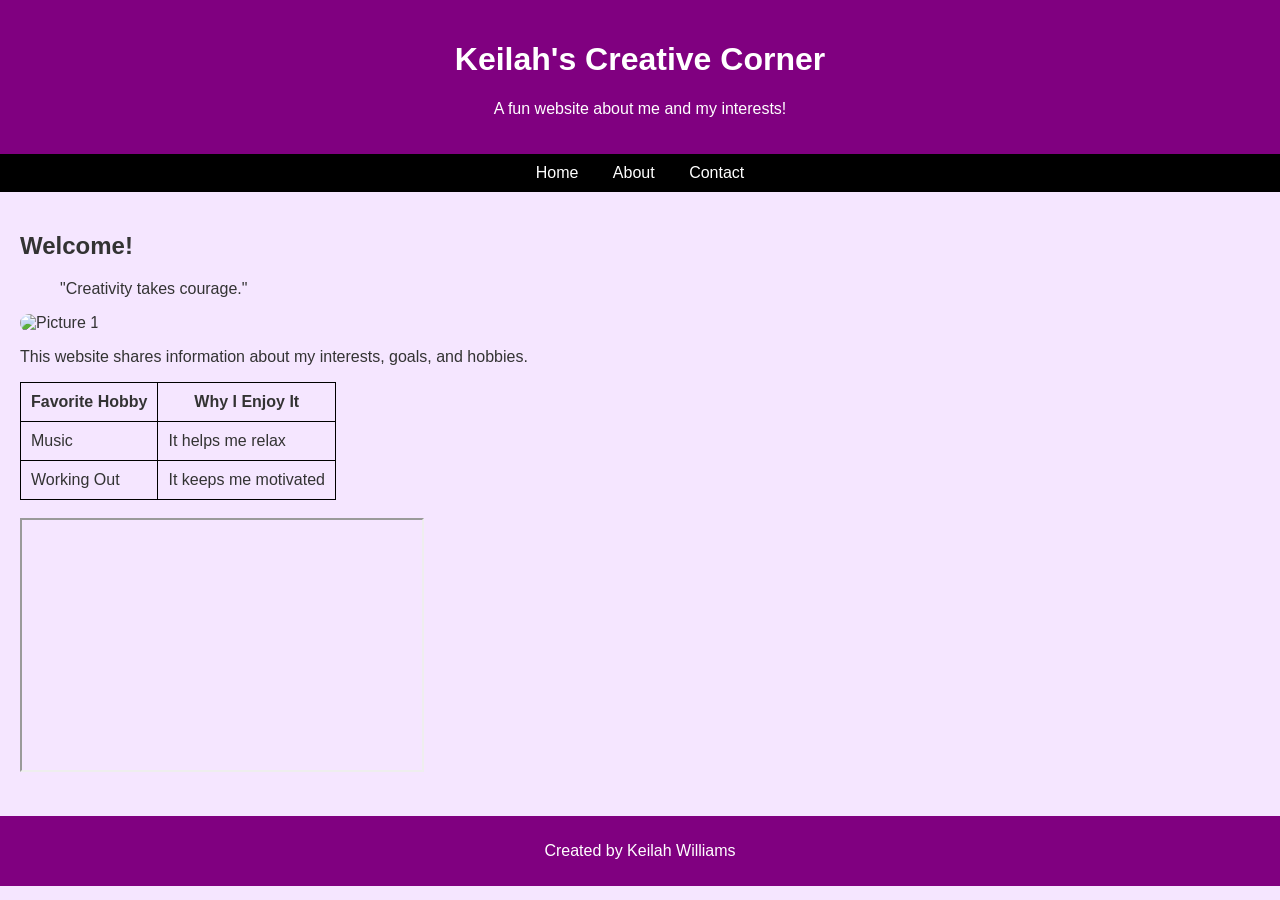
==== index.html @ 7fdb5f56 "Add files via upload" ====
<!DOCTYPE html>
<html lang="en">
<head>
<meta charset="UTF-8">
<meta name="viewport" content="width=device-width, initial-scale=1.0">
<title>Keilah's Creative Corner</title>
<link rel="stylesheet" href="style.css">
</head>

<body>

<header>
    <h1>Keilah's Creative Corner</h1>
    <p>A fun website about me and my interests!</p>
</header>

<nav>
    <a href="index.html">Home</a>
    <a href="about.html">About</a>
    <a href="contact.html">Contact</a>
</nav>

<section>
    <h2>Welcome!</h2>

    <blockquote>
        "Creativity takes courage."
    </blockquote>

    <img src="pic1.jpg" alt="Picture 1">

    <p>This website shares information about my interests, goals, and hobbies.</p>

    <table>
        <tr>
            <th>Favorite Hobby</th>
            <th>Why I Enjoy It</th>
        </tr>

        <tr>
            <td>Music</td>
            <td>It helps me relax</td>
        </tr>

        <tr>
            <td>Working Out</td>
            <td>It keeps me motivated</td>
        </tr>
    </table>

    <br>

    <iframe width="400" height="250"
    src="https://www.youtube.com/embed/tgbNymZ7vqY">
    </iframe>

</section>

<footer>
    <p>Created by Keilah Williams</p>
</footer>

</body>
</html>
---- style.css ----
body {
    background-color: #f5e6ff;
    color: #333;
    font-family: Arial;
    margin: 0;
}

header {
    background-color: purple;
    color: white;
    text-align: center;
    padding: 20px;
}

nav {
    background-color: black;
    padding: 10px;
    text-align: center;
}

nav a {
    color: white;
    margin: 15px;
    text-decoration: none;
}

section {
    padding: 20px;
}

img {
    width: 300px;
    border-radius: 10px;
}

table, th, td {
    border: 1px solid black;
    border-collapse: collapse;
    padding: 10px;
}

footer {
    background-color: purple;
    color: white;
    text-align: center;
    padding: 10px;
    margin-top: 20px;
}

h1 {
    animation: glow 2s infinite;
}

@keyframes glow {
    0% {color: white;}
    50% {color: yellow;}
    100% {color: white;}
}
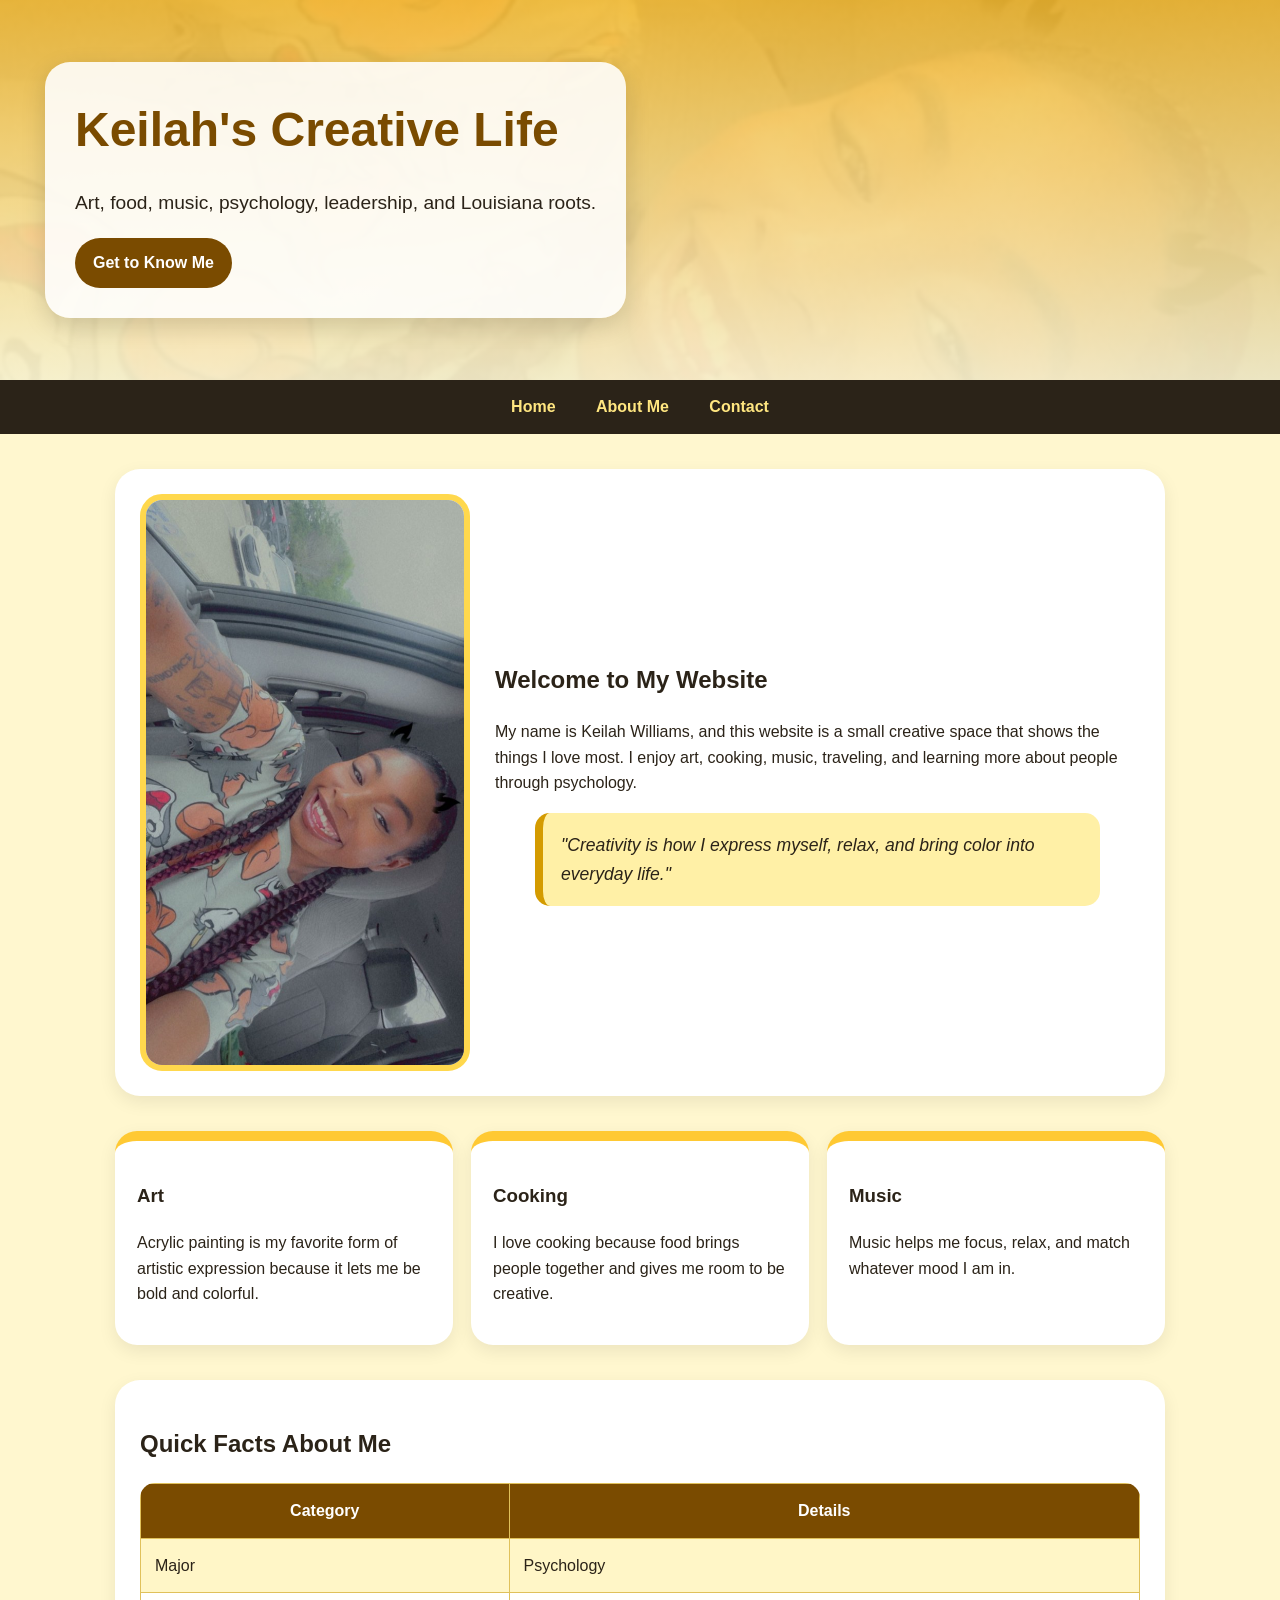
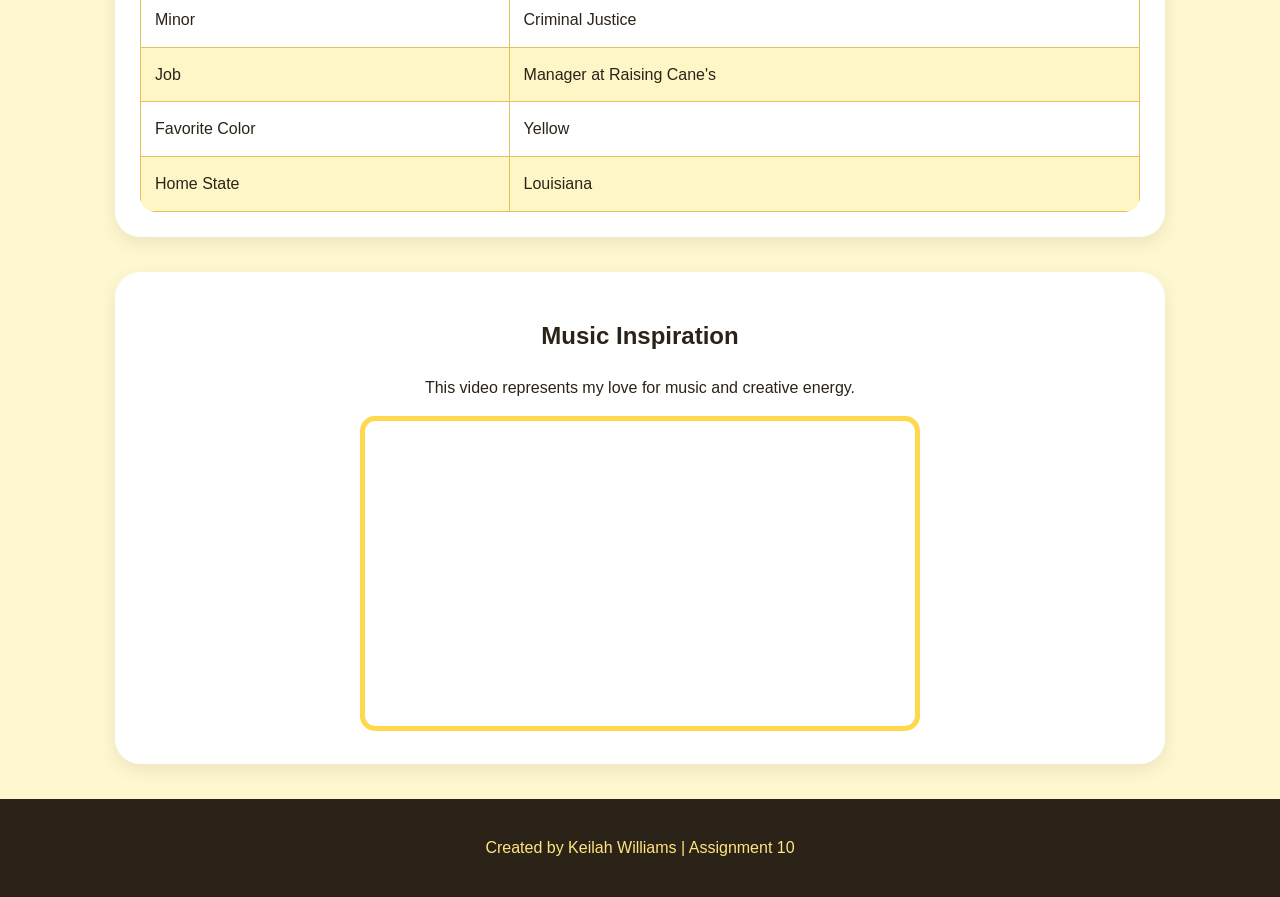
==== commit 3e29d5e1: "Add files via upload" ====
--- a/index.html
+++ b/index.html
@@ -3,61 +3,99 @@
 <head>
 <meta charset="UTF-8">
 <meta name="viewport" content="width=device-width, initial-scale=1.0">
-<title>Keilah's Creative Corner</title>
+<title>Keilah's Creative Life</title>
 <link rel="stylesheet" href="style.css">
 </head>
 
 <body>
 
-<header>
-    <h1>Keilah's Creative Corner</h1>
-    <p>A fun website about me and my interests!</p>
+<header class="hero">
+    <div class="hero-text">
+        <h1>Keilah's Creative Life</h1>
+        <p>Art, food, music, psychology, leadership, and Louisiana roots.</p>
+        <a class="button" href="about.html">Get to Know Me</a>
+    </div>
 </header>
 
 <nav>
     <a href="index.html">Home</a>
-    <a href="about.html">About</a>
+    <a href="about.html">About Me</a>
     <a href="contact.html">Contact</a>
 </nav>
 
-<section>
-    <h2>Welcome!</h2>
+<main>
+    <section class="intro">
+        <img src="keilah_home.jpg" alt="Keilah smiling in a car">
+        <div>
+            <h2>Welcome to My Website</h2>
+            <p>
+                My name is Keilah Williams, and this website is a small creative space that shows
+                the things I love most. I enjoy art, cooking, music, traveling, and learning more
+                about people through psychology.
+            </p>
 
-    <blockquote>
-        "Creativity takes courage."
-    </blockquote>
+            <blockquote>
+                "Creativity is how I express myself, relax, and bring color into everyday life."
+            </blockquote>
+        </div>
+    </section>
 
-    <img src="pic1.jpg" alt="Picture 1">
+    <section class="cards">
+        <div class="card">
+            <h3>Art</h3>
+            <p>Acrylic painting is my favorite form of artistic expression because it lets me be bold and colorful.</p>
+        </div>
 
-    <p>This website shares information about my interests, goals, and hobbies.</p>
+        <div class="card">
+            <h3>Cooking</h3>
+            <p>I love cooking because food brings people together and gives me room to be creative.</p>
+        </div>
 
-    <table>
-        <tr>
-            <th>Favorite Hobby</th>
-            <th>Why I Enjoy It</th>
-        </tr>
+        <div class="card">
+            <h3>Music</h3>
+            <p>Music helps me focus, relax, and match whatever mood I am in.</p>
+        </div>
+    </section>
 
-        <tr>
-            <td>Music</td>
-            <td>It helps me relax</td>
-        </tr>
+    <section>
+        <h2>Quick Facts About Me</h2>
+        <table>
+            <tr>
+                <th>Category</th>
+                <th>Details</th>
+            </tr>
+            <tr>
+                <td>Major</td>
+                <td>Psychology</td>
+            </tr>
+            <tr>
+                <td>Minor</td>
+                <td>Criminal Justice</td>
+            </tr>
+            <tr>
+                <td>Job</td>
+                <td>Manager at Raising Cane's</td>
+            </tr>
+            <tr>
+                <td>Favorite Color</td>
+                <td>Yellow</td>
+            </tr>
+            <tr>
+                <td>Home State</td>
+                <td>Louisiana</td>
+            </tr>
+        </table>
+    </section>
 
-        <tr>
-            <td>Working Out</td>
-            <td>It keeps me motivated</td>
-        </tr>
-    </table>
-
-    <br>
-
-    <iframe width="400" height="250"
-    src="https://www.youtube.com/embed/tgbNymZ7vqY">
-    </iframe>
-
-</section>
+    <section class="video-box">
+        <h2>Music Inspiration</h2>
+        <p>This video represents my love for music and creative energy.</p>
+        <iframe width="560" height="315" src="https://www.youtube.com/embed/tgbNymZ7vqY" title="YouTube video player"></iframe>
+    </section>
+</main>
 
 <footer>
-    <p>Created by Keilah Williams</p>
+    <p>Created by Keilah Williams | Assignment 10</p>
 </footer>
 
 </body>
--- a/style.css
+++ b/style.css
@@ -1,58 +1,248 @@
+* {
+    box-sizing: border-box;
+}
+
 body {
-    background-color: #f5e6ff;
-    color: #333;
-    font-family: Arial;
     margin: 0;
-}
-
-header {
-    background-color: purple;
+    background-color: #fff7cf;
+    color: #2b2318;
+    font-family: Arial, Helvetica, sans-serif;
+    line-height: 1.6;
+}
+
+.hero {
+    min-height: 380px;
+    background: linear-gradient(rgba(255, 194, 51, 0.85), rgba(255, 247, 207, 0.9)), url("keilah_home.jpg");
+    background-size: cover;
+    background-position: center;
+    display: flex;
+    align-items: center;
+    padding: 45px;
+}
+
+.hero-text {
+    background-color: rgba(255, 255, 255, 0.88);
+    max-width: 650px;
+    padding: 30px;
+    border-radius: 25px;
+    box-shadow: 0 8px 25px rgba(0, 0, 0, 0.15);
+    animation: floatIn 1.5s ease;
+}
+
+.hero h1, .page-header h1 {
+    font-size: 3rem;
+    margin: 0;
+    color: #7a4b00;
+}
+
+.hero p, .page-header p {
+    font-size: 1.2rem;
+}
+
+.button, button {
+    display: inline-block;
+    background-color: #7a4b00;
     color: white;
+    padding: 12px 18px;
+    border-radius: 30px;
+    text-decoration: none;
+    border: none;
+    font-weight: bold;
+}
+
+.button:hover, button:hover {
+    background-color: #b87500;
+}
+
+nav {
+    background-color: #2b2318;
+    text-align: center;
+    padding: 14px;
+    position: sticky;
+    top: 0;
+    z-index: 10;
+}
+
+nav a {
+    color: #ffe680;
+    text-decoration: none;
+    margin: 0 18px;
+    font-weight: bold;
+}
+
+nav a:hover {
+    color: white;
+}
+
+main {
+    width: 90%;
+    max-width: 1050px;
+    margin: auto;
+}
+
+section {
+    margin: 35px 0;
+    padding: 25px;
+    background-color: white;
+    border-radius: 25px;
+    box-shadow: 0 6px 18px rgba(0,0,0,0.08);
+}
+
+.intro {
+    display: grid;
+    grid-template-columns: 330px 1fr;
+    gap: 25px;
+    align-items: center;
+}
+
+img {
+    width: 100%;
+    border-radius: 22px;
+    border: 6px solid #ffd84d;
+}
+
+blockquote {
+    background-color: #fff0a6;
+    border-left: 8px solid #d49b00;
+    padding: 18px;
+    font-size: 1.1rem;
+    border-radius: 15px;
+    font-style: italic;
+}
+
+.cards {
+    display: grid;
+    grid-template-columns: repeat(3, 1fr);
+    gap: 18px;
+    background-color: transparent;
+    box-shadow: none;
+    padding: 0;
+}
+
+.card {
+    background-color: white;
+    border-top: 10px solid #ffc933;
+    padding: 22px;
+    border-radius: 22px;
+    box-shadow: 0 6px 18px rgba(0,0,0,0.08);
+    transition: transform 0.3s ease;
+}
+
+.card:hover {
+    transform: translateY(-8px);
+}
+
+table {
+    width: 100%;
+    border-collapse: collapse;
+    overflow: hidden;
+    border-radius: 15px;
+}
+
+th {
+    background-color: #7a4b00;
+    color: white;
+}
+
+td, th {
+    border: 1px solid #e0c15b;
+    padding: 14px;
+}
+
+tr:nth-child(even) {
+    background-color: #fff6c7;
+}
+
+.video-box {
+    text-align: center;
+}
+
+iframe {
+    max-width: 100%;
+    border: 5px solid #ffd84d;
+    border-radius: 15px;
+}
+
+.page-header {
+    background: linear-gradient(135deg, #ffc933, #fff0a6);
+    text-align: center;
+    padding: 45px 20px;
+}
+
+.gallery {
+    display: grid;
+    grid-template-columns: 1fr 1fr;
+    gap: 20px;
+}
+
+.pretty-list li {
+    background-color: #fff6c7;
+    margin: 10px 0;
+    padding: 12px;
+    border-radius: 12px;
+}
+
+.contact-layout {
+    display: grid;
+    grid-template-columns: 1fr 1fr;
+    gap: 28px;
+}
+
+form {
+    background-color: #fff6c7;
+    padding: 25px;
+    border-radius: 22px;
+}
+
+label {
+    font-weight: bold;
+    display: block;
+    margin-top: 12px;
+}
+
+input, textarea, select {
+    width: 100%;
+    padding: 12px;
+    border: 2px solid #d49b00;
+    border-radius: 12px;
+    margin-top: 5px;
+}
+
+textarea {
+    height: 120px;
+}
+
+footer {
+    background-color: #2b2318;
+    color: #ffe680;
     text-align: center;
     padding: 20px;
-}
-
-nav {
-    background-color: black;
-    padding: 10px;
-    text-align: center;
-}
-
-nav a {
-    color: white;
-    margin: 15px;
-    text-decoration: none;
-}
-
-section {
-    padding: 20px;
-}
-
-img {
-    width: 300px;
-    border-radius: 10px;
-}
-
-table, th, td {
-    border: 1px solid black;
-    border-collapse: collapse;
-    padding: 10px;
-}
-
-footer {
-    background-color: purple;
-    color: white;
-    text-align: center;
-    padding: 10px;
-    margin-top: 20px;
-}
-
-h1 {
-    animation: glow 2s infinite;
-}
-
-@keyframes glow {
-    0% {color: white;}
-    50% {color: yellow;}
-    100% {color: white;}
-}
+    margin-top: 35px;
+}
+
+@keyframes floatIn {
+    from {
+        opacity: 0;
+        transform: translateY(25px);
+    }
+
+    to {
+        opacity: 1;
+        transform: translateY(0);
+    }
+}
+
+@media (max-width: 760px) {
+    .intro, .cards, .gallery, .contact-layout {
+        grid-template-columns: 1fr;
+    }
+
+    .hero h1, .page-header h1 {
+        font-size: 2.2rem;
+    }
+
+    nav a {
+        display: inline-block;
+        margin: 8px;
+    }
+}
